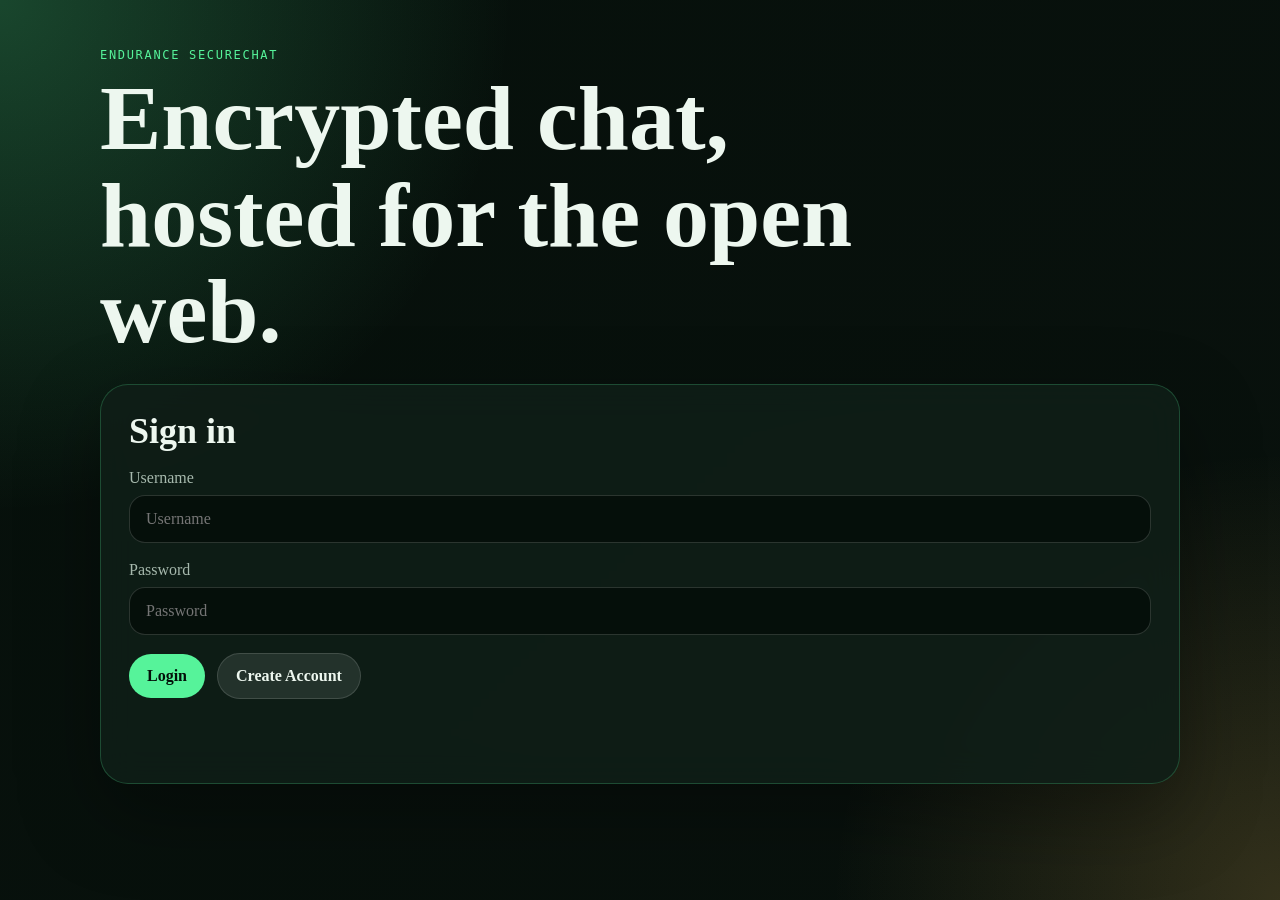
==== hosted/index.html @ 8b4d53eb "Make online users clickable DM sidebar" ====
<!DOCTYPE html>
<html lang="en">

<head>
    <meta charset="UTF-8">
    <meta name="viewport" content="width=device-width, initial-scale=1.0">
    <title>SecureChat Hosted Client</title>
    <link rel="stylesheet" href="style.css?v=9">
    <script src="config.js?v=9"></script>
</head>

<body>
    <main class="shell">
        <section class="hero">
            <p class="eyebrow">Endurance SecureChat</p>
            <h1>Encrypted chat, hosted for the open web.</h1>
        </section>

        <section id="login-section" class="panel">
            <h2>Sign in</h2>
            <label>
                Username
                <input type="text" id="username" autocomplete="username" placeholder="Username">
            </label>
            <label>
                Password
                <input type="password" id="password" autocomplete="current-password" placeholder="Password">
            </label>
            <div class="actions">
                <button id="login-button">Login</button>
                <button id="create-button" class="secondary">Create Account</button>
            </div>
            <p id="status-text" class="status"></p>
        </section>

        <section id="chat-section" class="panel chat-panel" hidden style="display: none;">
            <div class="chat-layout">
                <aside class="presence-card">
                    <p class="eyebrow">Online</p>
                    <div id="presence-list" class="presence-list" aria-label="Online users"></div>
                </aside>

                <div class="chat-main">
                    <div class="chat-topbar">
                        <div>
                            <p class="eyebrow">Room</p>
                            <h2 id="chat-title">Server</h2>
                        </div>
                        <button id="logout-button" class="secondary">Disconnect</button>
                    </div>

                    <div class="dm-controls">
                        <input type="text" id="dm-user-input" placeholder="User to DM">
                        <button id="dm-button">DM User</button>
                        <button id="server-button" class="secondary">Back to Server</button>
                    </div>

                    <div id="chat-history" aria-live="polite"></div>
                    <p id="typing-status" class="typing-status"></p>

                    <div class="file-row">
                        <input type="file" id="file-input">
                        <button id="file-button" class="secondary">Send File</button>
                    </div>
                </div>
            </div>

            <div class="composer">
                <textarea id="message-input" rows="3" placeholder="Type a message. Shift + Enter adds a new line."></textarea>
                <button id="send-button">Send</button>
            </div>
        </section>
    </main>

    <script src="app.js?v=9"></script>
</body>

</html>
---- hosted/style.css ----
:root {
    --bg: #09110d;
    --panel: rgba(15, 30, 23, 0.88);
    --panel-strong: #10281d;
    --text: #edf7ef;
    --muted: #a6b9ad;
    --accent: #56f39a;
    --accent-2: #f4c15d;
    --danger: #ff7272;
    --line: rgba(86, 243, 154, 0.22);
    --shadow: 0 30px 80px rgba(0, 0, 0, 0.35);
}

* {
    box-sizing: border-box;
}

body {
    min-height: 100vh;
    margin: 0;
    font-family: Georgia, "Times New Roman", serif;
    color: var(--text);
    background:
        radial-gradient(circle at top left, rgba(86, 243, 154, 0.24), transparent 32rem),
        radial-gradient(circle at bottom right, rgba(244, 193, 93, 0.18), transparent 28rem),
        linear-gradient(135deg, #06100b, var(--bg));
}

button,
input,
textarea {
    font: inherit;
}

.shell {
    width: min(1080px, calc(100% - 32px));
    margin: 0 auto;
    padding: 48px 0;
}

.hero {
    margin-bottom: 24px;
}

.eyebrow {
    margin: 0 0 8px;
    color: var(--accent);
    font-family: "Lucida Console", Monaco, monospace;
    font-size: 0.75rem;
    letter-spacing: 0.14em;
    text-transform: uppercase;
}

h1,
h2 {
    margin: 0;
    line-height: 1.05;
}

h1 {
    max-width: 760px;
    font-size: clamp(2.4rem, 8vw, 5.75rem);
}

h2 {
    font-size: clamp(1.5rem, 4vw, 2.25rem);
}

.lede {
    max-width: 760px;
    color: var(--muted);
    font-size: 1.1rem;
    line-height: 1.65;
}

.panel {
    border: 1px solid var(--line);
    border-radius: 28px;
    padding: 28px;
    background: var(--panel);
    box-shadow: var(--shadow);
    backdrop-filter: blur(18px);
}

.panel[hidden] {
    display: none;
}

.panel label {
    display: grid;
    gap: 8px;
    margin-top: 18px;
    color: var(--muted);
}

input,
textarea {
    width: 100%;
    border: 1px solid rgba(237, 247, 239, 0.16);
    border-radius: 16px;
    padding: 14px 16px;
    color: var(--text);
    background: rgba(4, 12, 8, 0.72);
    outline: none;
}

input:focus,
textarea:focus {
    border-color: var(--accent);
    box-shadow: 0 0 0 4px rgba(86, 243, 154, 0.12);
}

button {
    border: 0;
    border-radius: 999px;
    padding: 13px 18px;
    color: #031009;
    background: var(--accent);
    cursor: pointer;
    font-weight: 700;
}

button.secondary {
    color: var(--text);
    background: rgba(237, 247, 239, 0.1);
    border: 1px solid rgba(237, 247, 239, 0.14);
}

.actions,
.dm-controls,
.file-row,
.composer,
.chat-topbar {
    display: flex;
    gap: 12px;
    align-items: center;
}

.actions {
    margin-top: 18px;
}

.status {
    min-height: 24px;
    color: var(--accent-2);
}

.status.error {
    color: var(--danger);
}

.chat-panel {
    display: grid;
    gap: 18px;
}

.chat-layout {
    display: grid;
    grid-template-columns: minmax(170px, 220px) minmax(0, 1fr);
    gap: 18px;
    align-items: stretch;
}

.chat-main {
    min-width: 0;
    display: grid;
    gap: 18px;
}

.chat-topbar {
    justify-content: space-between;
}

.presence-card {
    min-height: 240px;
    max-height: 640px;
    padding: 14px;
    border: 1px solid rgba(237, 247, 239, 0.12);
    border-radius: 22px;
    background: rgba(4, 12, 8, 0.38);
}

.presence-list {
    max-height: 560px;
    overflow-y: auto;
    display: grid;
    gap: 8px;
    padding-right: 4px;
}

.presence-user {
    width: 100%;
    border: 1px solid rgba(86, 243, 154, 0.18);
    border-radius: 14px;
    padding: 10px 12px;
    color: var(--text);
    background: rgba(237, 247, 239, 0.08);
    text-align: left;
}

.presence-user::before {
    content: "";
    display: inline-block;
    width: 8px;
    height: 8px;
    margin-right: 8px;
    border-radius: 999px;
    background: var(--accent);
    box-shadow: 0 0 10px rgba(86, 243, 154, 0.75);
}

.presence-user:hover:not(:disabled) {
    color: #031009;
    background: var(--accent);
}

.presence-user:disabled {
    color: var(--muted);
    cursor: default;
    opacity: 0.74;
}

#chat-history {
    min-height: 360px;
    max-height: 52vh;
    overflow-y: auto;
    display: flex;
    flex-direction: column;
    gap: 10px;
    padding: 16px;
    border-radius: 22px;
    background: rgba(2, 8, 5, 0.66);
}

.msg {
    max-width: min(680px, 92%);
    padding: 12px 14px;
    border-radius: 16px;
    line-height: 1.45;
    overflow-wrap: anywhere;
    background: rgba(237, 247, 239, 0.09);
}

.msg.self {
    align-self: flex-end;
    background: var(--panel-strong);
    border: 1px solid var(--line);
}

.msg.system {
    align-self: center;
    color: var(--muted);
    font-style: italic;
    background: transparent;
}

.msg b {
    color: var(--accent);
}

.msg a {
    color: var(--accent-2);
    font-weight: 700;
}

.typing-status {
    min-height: 20px;
    margin: -6px 0 0;
    color: var(--muted);
    font-style: italic;
}

.composer {
    align-items: stretch;
}

.composer button {
    min-width: 104px;
}

@media (max-width: 720px) {
    .shell {
        width: min(100% - 20px, 1080px);
        padding: 28px 0;
    }

    .panel {
        padding: 20px;
        border-radius: 22px;
    }

    .actions,
    .dm-controls,
    .file-row,
    .composer,
    .chat-topbar {
        align-items: stretch;
        flex-direction: column;
    }

    button {
        width: 100%;
    }

    .chat-layout {
        grid-template-columns: 1fr;
    }

    .presence-card {
        min-height: auto;
        max-height: 180px;
    }

    .presence-list {
        max-height: 120px;
    }
}
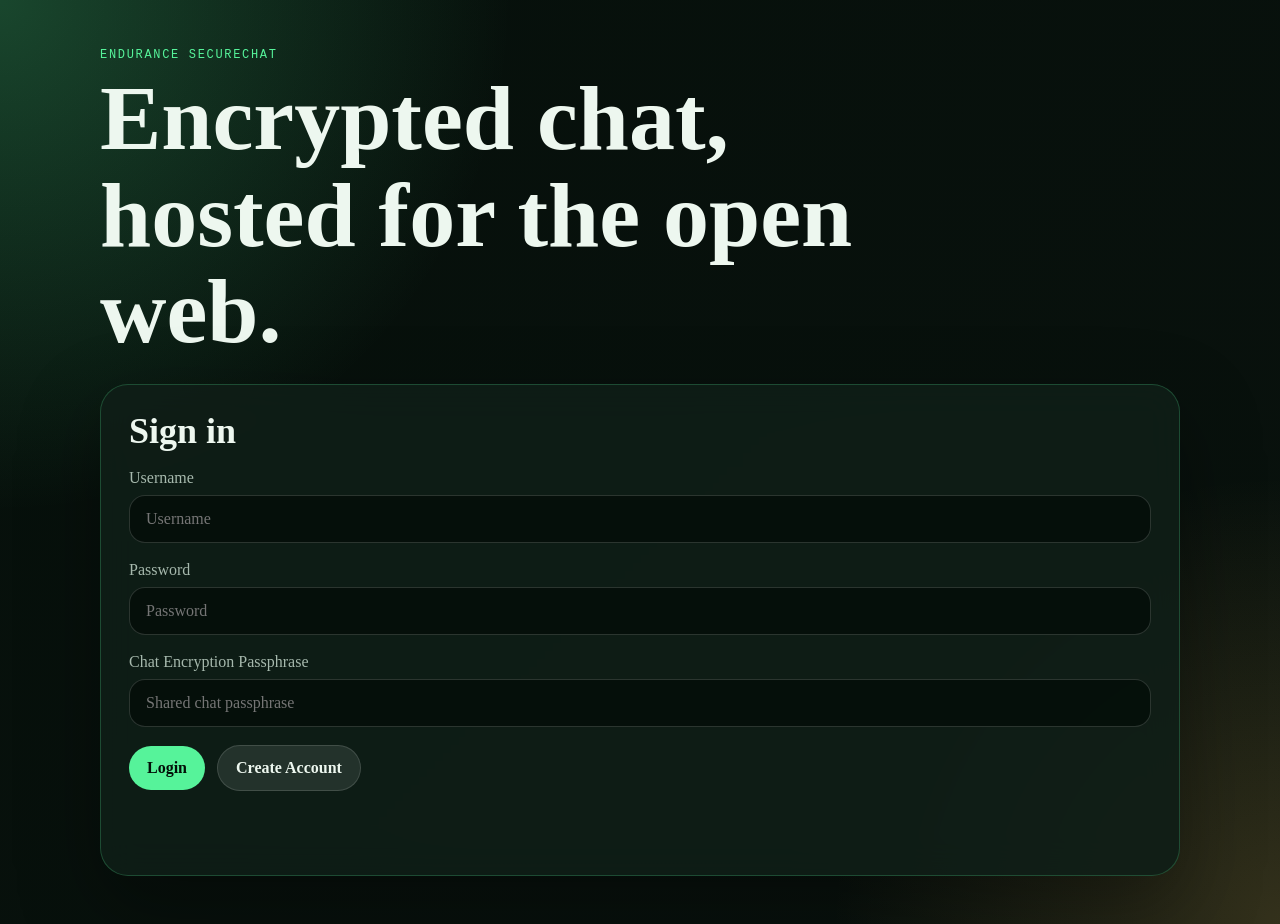
==== commit eaaf34b4: "Encrypt hosted messages before transmission" ====
--- a/hosted/index.html
+++ b/hosted/index.html
@@ -5,8 +5,8 @@
     <meta charset="UTF-8">
     <meta name="viewport" content="width=device-width, initial-scale=1.0">
     <title>SecureChat Hosted Client</title>
-    <link rel="stylesheet" href="style.css?v=9">
-    <script src="config.js?v=9"></script>
+    <link rel="stylesheet" href="style.css?v=13">
+    <script src="config.js?v=13"></script>
 </head>
 
 <body>
@@ -25,6 +25,10 @@
             <label>
                 Password
                 <input type="password" id="password" autocomplete="current-password" placeholder="Password">
+            </label>
+            <label>
+                Chat Encryption Passphrase
+                <input type="password" id="chat-passphrase" autocomplete="off" placeholder="Shared chat passphrase">
             </label>
             <div class="actions">
                 <button id="login-button">Login</button>
@@ -67,12 +71,16 @@
 
             <div class="composer">
                 <textarea id="message-input" rows="3" placeholder="Type a message. Shift + Enter adds a new line."></textarea>
+                <div class="emoji-wrap">
+                    <button id="emoji-button" class="secondary emoji-button" title="Open emoji picker" type="button">:)</button>
+                    <div id="emoji-picker" class="emoji-picker" hidden></div>
+                </div>
                 <button id="send-button">Send</button>
             </div>
         </section>
     </main>
 
-    <script src="app.js?v=9"></script>
+    <script src="app.js?v=13"></script>
 </body>
 
 </html>
--- a/hosted/style.css
+++ b/hosted/style.css
@@ -271,11 +271,59 @@
 }
 
 .composer {
+    position: relative;
     align-items: stretch;
 }
 
 .composer button {
     min-width: 104px;
+}
+
+.emoji-wrap {
+    position: relative;
+    display: flex;
+}
+
+.emoji-button {
+    min-width: 54px;
+    padding-inline: 14px;
+}
+
+.emoji-picker {
+    position: absolute;
+    right: 0;
+    bottom: calc(100% + 10px);
+    width: min(320px, calc(100vw - 48px));
+    max-height: 220px;
+    overflow-y: auto;
+    display: grid;
+    grid-template-columns: repeat(7, 1fr);
+    gap: 6px;
+    padding: 12px;
+    border: 1px solid var(--line);
+    border-radius: 18px;
+    background: rgba(4, 12, 8, 0.96);
+    box-shadow: var(--shadow);
+    z-index: 10;
+}
+
+.emoji-picker[hidden] {
+    display: none;
+}
+
+.emoji-option {
+    min-width: 0;
+    border-radius: 12px;
+    padding: 8px;
+    color: var(--text);
+    background: transparent;
+    font-size: 1.25rem;
+    line-height: 1;
+}
+
+.emoji-option:hover {
+    background: rgba(86, 243, 154, 0.18);
+    color: var(--text);
 }
 
 @media (max-width: 720px) {
@@ -302,6 +350,16 @@
         width: 100%;
     }
 
+    .emoji-wrap {
+        width: 100%;
+    }
+
+    .emoji-picker {
+        left: 0;
+        right: auto;
+        grid-template-columns: repeat(6, 1fr);
+    }
+
     .chat-layout {
         grid-template-columns: 1fr;
     }
